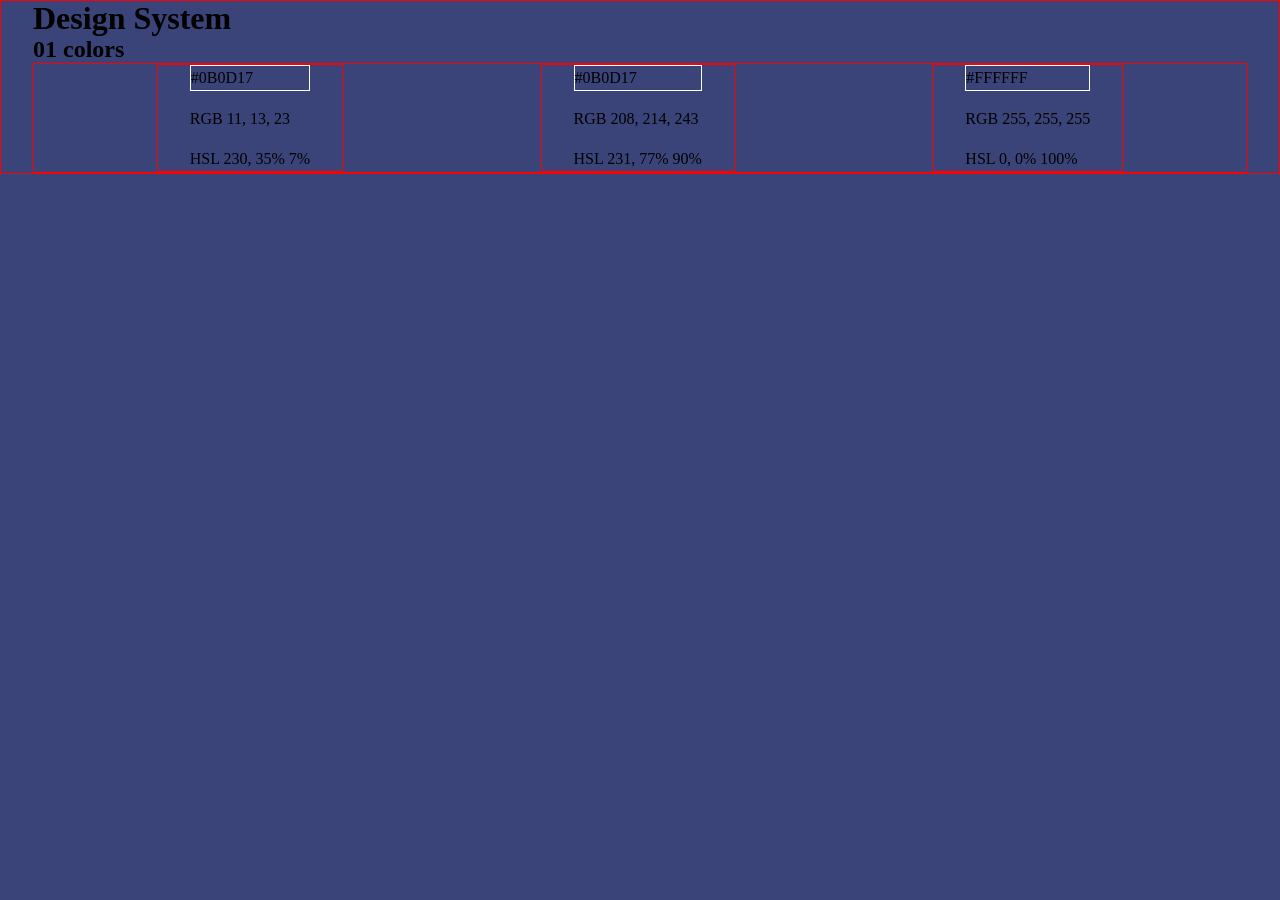
==== design-system.html @ 945ecff1 "First 3 Lessons First 3 lessons of The Design System, and beginning of challenge in lesson 4" ====
<!DOCTYPE html>
<html lang="en">
  <head>
    <meta charset="UTF-8" />
    <meta name="viewport" content="width=device-width, initial-scale=1.0" />
    <link rel="stylesheet" href="index.css" />
    <title>Document</title>
  </head>
  <body class="bg-dark">
    <div class="container">
      <h1>Design System</h1>

      <section id="colors">
        <h2><span>01</span> colors</h2>

        <div class="flex container">
          <div class="flex container" style="flex-direction: column">
            <div style="padding: 3rem 1rem 1 rem; border: 1px solid white">
              #0B0D17
            </div>
            <p>RGB 11, 13, 23</p>
            <p>HSL 230, 35% 7%</p>
          </div>

          <div class="flex container" style="flex-direction: column">
            <div style="padding: 3rem 1rem 1 rem; border: 1px solid white">
              #0B0D17
            </div>
            <p>RGB 208, 214, 243</p>
            <p>HSL 231, 77% 90%</p>
          </div>

          <div class="flex container" style="flex-direction: column">
            <div style="padding: 3rem 1rem 1 rem; border: 1px solid white">
              #FFFFFF
            </div>
            <p>RGB 255, 255, 255</p>
            <p>HSL 0, 0% 100%</p>
          </div>
        </div>
      </section>
    </div>
  </body>
</html>
---- index.css ----
/* ------------------ */
/* Custom Properties  */
/* ------------------ */

:root {
  --clr-dark: 230 35% 35%;
  --clr-light: 231 77% 90%;
  --clr-white: 0 0% 100%;
}

/* ------------------ */
/*      RESET         */
/* ------------------ */

/*  based on Andy Bell Modern CSS Reset  */
/*  https://piccalil.li/blog/a-more-modern-css-reset/   */

/*  Box sizing */
*,
*::before,
*::after {
  box-sizing: border-box;
}

/*  Reset margins */
body,
h1,
h2,
h3,
h4,
h5,
p,
figure,
picture {
  margin: 0;
}

/*  Remove list styles */
ul[role="list"],
ol[role="list"] {
  list-style: none;
}

/*  Set core body defaults */
body {
  min-height: 100vh;
  line-height: 1.5;
}

/*  Set shorter line heights on headings/interactive elements */
h1,
h2,
h3,
h4,
button,
input,
label {
  line-height: 1.1;
}

/*  Make images easier to work with */
img,
picture {
  max-width: 100%;
  display: block;
}

/*  Inherit fonts for inputs and buttons */
input,
button,
textarea,
select {
  font-family: inherit;
  font-size: inherit;
}

/*  Remove animations for people who have turned them off */
@media (perfers-reduced-motion: reduce) {
  *,
  *::before,
  *::after {
    animation-duration: 0.01ms !important;
    animation-iteration-count: 1 !important;
    transition-duration: 0.01ms !important;
    scroll-behavior: auto !important;
  }
}

/* ------------------ */
/*   Utility Classes  */
/* ------------------ */

/* --general classes-- */

.flex {
  display: flex;
  gap: var(--gap, 1rem);
}

.grid {
  display: flex;
  gap: var(--gap, 1rem);
}

.container {
  padding-inline: 2em;
  margin-inline: auto;
  max-width: 80rem;
  border: 1px solid red;
}

/*  Adaptation for screen-reader only */
.sr-only {
  position: absolute;
  width: 1px;
  height: 1px;
  padding: 0;
  margin: -1px;
  overflow: hidden;
  clip: rect(0, 0, 0, 0);
  white-space: nowrap; /* added line */
  border: 0;
}

/*  --colors--  */

.bg-dark {
  background-color: hsl(var(--clr-dark));
}
.bg-light {
  background-color: hsl(var(--clr-light));
}
.bg-white {
  background-color: hsl(var(--clr-white));
}

.text-dark {
  color: hsl(var(--clr-dark));
}
.text-light {
  color: hsl(var(--clr-light));
}
.text-white {
  color: hsl(var(--clr-white));
}
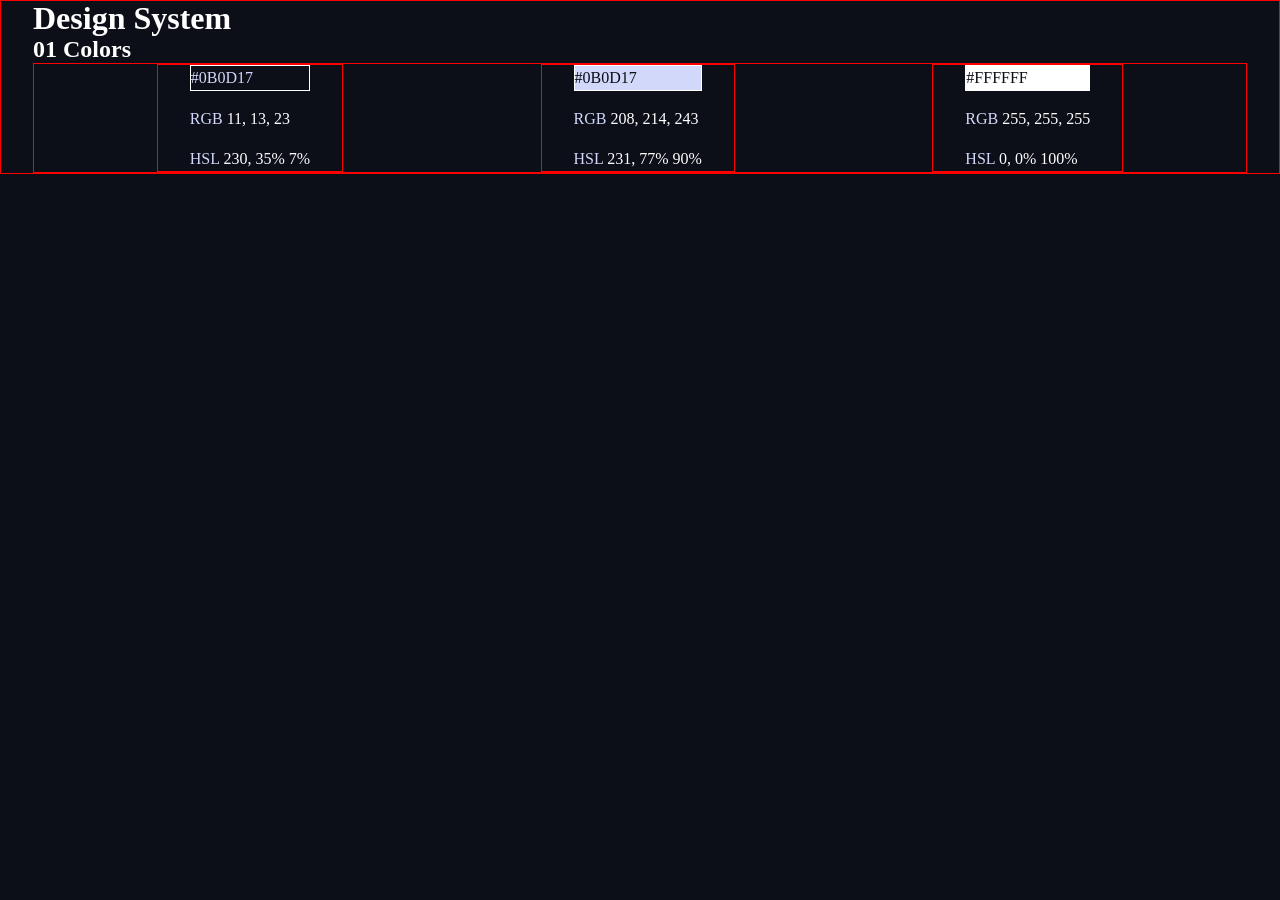
==== commit 345a2be7: "Color utility, typography General stying for colors page, still needs refinement with sizing and spa" ====
--- a/design-system.html
+++ b/design-system.html
@@ -6,36 +6,45 @@
     <link rel="stylesheet" href="index.css" />
     <title>Document</title>
   </head>
-  <body class="bg-dark">
+  <body class="bg-dark text-white">
     <div class="container">
       <h1>Design System</h1>
 
       <section id="colors">
-        <h2><span>01</span> colors</h2>
+        <h2><span>01</span> Colors</h2>
 
-        <div class="flex container">
+        <div class="flex container" style="align-items: center">
           <div class="flex container" style="flex-direction: column">
-            <div style="padding: 3rem 1rem 1 rem; border: 1px solid white">
+            <div
+              class="bg-dark text-light"
+              style="padding: 3rem 1rem 1 rem; border: 1px solid white"
+            >
               #0B0D17
             </div>
-            <p>RGB 11, 13, 23</p>
-            <p>HSL 230, 35% 7%</p>
+            <p><span class="text-light">RGB</span> 11, 13, 23</p>
+            <p><span class="text-light">HSL</span> 230, 35% 7%</p>
           </div>
 
           <div class="flex container" style="flex-direction: column">
-            <div style="padding: 3rem 1rem 1 rem; border: 1px solid white">
+            <div
+              class="bg-light text-dark"
+              style="padding: 3rem 1rem 1 rem; border: 1px solid white"
+            >
               #0B0D17
             </div>
-            <p>RGB 208, 214, 243</p>
-            <p>HSL 231, 77% 90%</p>
+            <p><span class="text-light">RGB</span> 208, 214, 243</p>
+            <p><span class="text-light">HSL</span> 231, 77% 90%</p>
           </div>
 
           <div class="flex container" style="flex-direction: column">
-            <div style="padding: 3rem 1rem 1 rem; border: 1px solid white">
+            <div
+              class="bg-white text-dark"
+              style="padding: 3rem 1rem 1 rem; border: 1px solid white"
+            >
               #FFFFFF
             </div>
-            <p>RGB 255, 255, 255</p>
-            <p>HSL 0, 0% 100%</p>
+            <p><span class="text-light">RGB</span> 255, 255, 255</p>
+            <p><span class="text-light">HSL</span> 0, 0% 100%</p>
           </div>
         </div>
       </section>
--- a/index.css
+++ b/index.css
@@ -3,9 +3,25 @@
 /* ------------------ */
 
 :root {
-  --clr-dark: 230 35% 35%;
+  /* colors */
+  --clr-dark: 230 35% 7%;
   --clr-light: 231 77% 90%;
   --clr-white: 0 0% 100%;
+
+  /* font-sizes */
+  --fs-900: 9.375rem;
+  --fs-800: 6.25rem;
+  --fs-700: 3.5rem;
+  --fs-600: 2rem;
+  --fs-500: 1.75rem;
+  --fs-400: 1.125rem;
+  --fs-300: 1rem;
+  --fs-200: 0.875rem;
+
+  /* font-families */
+  --ff-serif: "Bellefair", serif;
+  --ff-sans-cond: "Barlow Condensed", sans-serif;
+  --ff-sans-normal: "Barlow", sans-serif;
 }
 
 /* ------------------ */
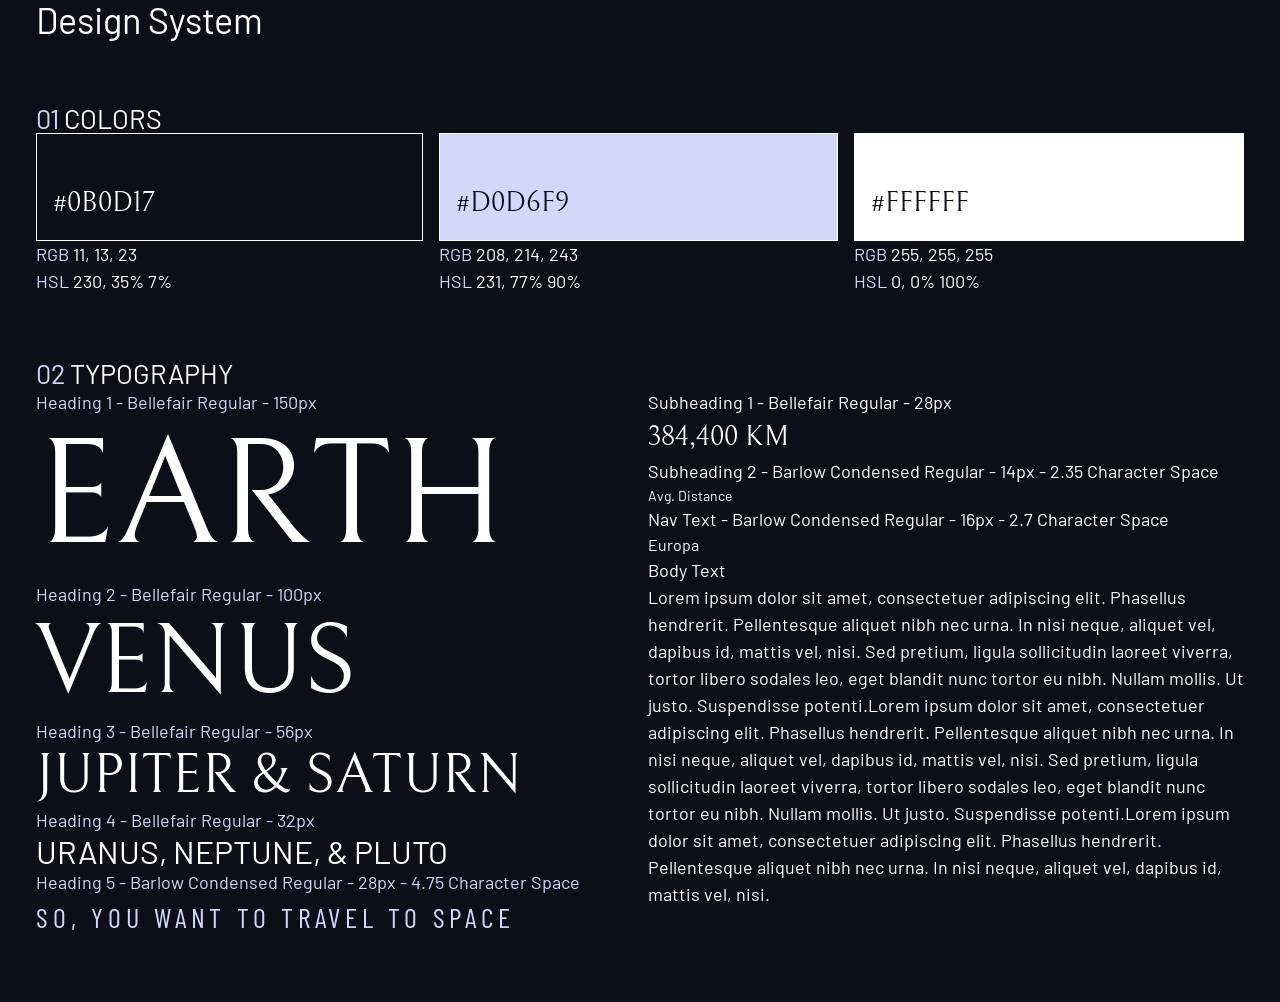
==== commit d395e0c8: "Typography pt2 WIP Part way through Typography part 2 lesson, trying to match Frontend Mentor design" ====
--- a/design-system.html
+++ b/design-system.html
@@ -3,21 +3,29 @@
   <head>
     <meta charset="UTF-8" />
     <meta name="viewport" content="width=device-width, initial-scale=1.0" />
+
+    <!-- Google fonts -->
+    <link rel="preconnect" href="https://fonts.googleapis.com" />
+    <link rel="preconnect" href="https://fonts.gstatic.com" crossorigin />
+    <link
+      href="https://fonts.googleapis.com/css2?family=Barlow+Condensed:wght@400;700&family=Bellefair&family=Barlow:wght@400;700&display=swap"
+      rel="stylesheet"
+    />
+
     <link rel="stylesheet" href="index.css" />
-    <title>Document</title>
+    <title>Design system</title>
   </head>
   <body class="bg-dark text-white">
     <div class="container">
       <h1>Design System</h1>
 
-      <section id="colors">
-        <h2><span>01</span> Colors</h2>
-
-        <div class="flex container" style="align-items: center">
-          <div class="flex container" style="flex-direction: column">
+      <section id="colors" style="margin: 4rem 0">
+        <h2 class="uppercase"><span class="text-light">01</span> Colors</h2>
+        <div class="flex">
+          <div style="flex-grow: 1">
             <div
-              class="bg-dark text-light"
-              style="padding: 3rem 1rem 1 rem; border: 1px solid white"
+              class="bg-dark text-white ff-serif fs-500"
+              style="padding: 3rem 1rem 1rem; border: 1px solid white"
             >
               #0B0D17
             </div>
@@ -25,21 +33,21 @@
             <p><span class="text-light">HSL</span> 230, 35% 7%</p>
           </div>
 
-          <div class="flex container" style="flex-direction: column">
+          <div style="flex-grow: 1">
             <div
-              class="bg-light text-dark"
-              style="padding: 3rem 1rem 1 rem; border: 1px solid white"
+              class="bg-light text-dark ff-serif fs-500"
+              style="padding: 3rem 1rem 1rem; border: 1px solid white"
             >
-              #0B0D17
+              #D0D6F9
             </div>
             <p><span class="text-light">RGB</span> 208, 214, 243</p>
             <p><span class="text-light">HSL</span> 231, 77% 90%</p>
           </div>
 
-          <div class="flex container" style="flex-direction: column">
+          <div style="flex-grow: 1">
             <div
-              class="bg-white text-dark"
-              style="padding: 3rem 1rem 1 rem; border: 1px solid white"
+              class="bg-white text-dark ff-serif fs-500"
+              style="padding: 3rem 1rem 1rem; border: 1px solid white"
             >
               #FFFFFF
             </div>
@@ -48,6 +56,80 @@
           </div>
         </div>
       </section>
+
+      <section id="typography" style="margin: 4rem 0">
+        <h2 class="uppercase"><span class="text-light">02</span> typography</h2>
+        <div class="flex">
+          <div style="flex-basis: 100%">
+            <div>
+              <p class="text-light">Heading 1 - Bellefair Regular - 150px</p>
+              <p class="fs-900 ff-serif uppercase">Earth</p>
+            </div>
+            <div>
+              <p class="text-light">Heading 2 - Bellefair Regular - 100px</p>
+              <p class="fs-800 ff-serif uppercase">Venus</p>
+            </div>
+            <div>
+              <p class="text-light">Heading 3 - Bellefair Regular - 56px</p>
+              <p class="fs-700 ff-serif uppercase">Jupiter & Saturn</p>
+            </div>
+            <div>
+              <p class="text-light">Heading 4 - Bellefair Regular - 32px</p>
+              <p class="fs-600 ff-serfic uppercase">Uranus, Neptune, & Pluto</p>
+            </div>
+            <div>
+              <p class="text-light">
+                Heading 5 - Barlow Condensed Regular - 28px - 4.75 Character
+                Space
+              </p>
+              <p
+                class="text-light fs-500 ff-sans-cond uppercase letter-spacing-1"
+              >
+                So, you want to travel to space
+              </p>
+            </div>
+          </div>
+
+          <div style="flex-basis: 100%">
+            <div>
+              <p>Subheading 1 - Bellefair Regular - 28px</p>
+              <p class="fs-500 ff-serif uppercase">384,400 km</p>
+            </div>
+            <div>
+              <p>
+                Subheading 2 - Barlow Condensed Regular - 14px - 2.35 Character
+                Space
+              </p>
+              <p class="fs-200">Avg. Distance</p>
+            </div>
+            <div>
+              <p>
+                Nav Text - Barlow Condensed Regular - 16px - 2.7 Character Space
+              </p>
+              <p class="fs-300">Europa</p>
+            </div>
+            <div>
+              <p>Body Text</p>
+              <p>
+                Lorem ipsum dolor sit amet, consectetuer adipiscing elit.
+                Phasellus hendrerit. Pellentesque aliquet nibh nec urna. In nisi
+                neque, aliquet vel, dapibus id, mattis vel, nisi. Sed pretium,
+                ligula sollicitudin laoreet viverra, tortor libero sodales leo,
+                eget blandit nunc tortor eu nibh. Nullam mollis. Ut justo.
+                Suspendisse potenti.Lorem ipsum dolor sit amet, consectetuer
+                adipiscing elit. Phasellus hendrerit. Pellentesque aliquet nibh
+                nec urna. In nisi neque, aliquet vel, dapibus id, mattis vel,
+                nisi. Sed pretium, ligula sollicitudin laoreet viverra, tortor
+                libero sodales leo, eget blandit nunc tortor eu nibh. Nullam
+                mollis. Ut justo. Suspendisse potenti.Lorem ipsum dolor sit
+                amet, consectetuer adipiscing elit. Phasellus hendrerit.
+                Pellentesque aliquet nibh nec urna. In nisi neque, aliquet vel,
+                dapibus id, mattis vel, nisi.
+              </p>
+            </div>
+          </div>
+        </div>
+      </section>
     </div>
   </body>
 </html>
--- a/index.css
+++ b/index.css
@@ -51,6 +51,16 @@
   margin: 0;
 }
 
+body,
+h1,
+h2,
+h3,
+h4,
+h5,
+p {
+  font-weight: var(--fs-400);
+}
+
 /*  Remove list styles */
 ul[role="list"],
 ol[role="list"] {
@@ -59,6 +69,10 @@
 
 /*  Set core body defaults */
 body {
+  font-family: var(--ff-sans-normal);
+  font-size: var(--fs-400);
+  color: hsl(var(--clr-white));
+  background-color: hsl(var(--clr-dark));
   min-height: 100vh;
   line-height: 1.5;
 }
@@ -122,7 +136,6 @@
   padding-inline: 2em;
   margin-inline: auto;
   max-width: 80rem;
-  border: 1px solid red;
 }
 
 /*  Adaptation for screen-reader only */
@@ -159,3 +172,61 @@
 .text-white {
   color: hsl(var(--clr-white));
 }
+
+/* --typography-- */
+
+.ff-serif {
+  font-family: var(--ff-serif);
+}
+.ff-sans-cond {
+  font-family: var(--ff-sans-cond);
+}
+.ff-sans-normal {
+  font-family: var(--ff-sans-normal);
+}
+
+.letter-spacing-1 {
+  letter-spacing: 4.75px;
+}
+.letter-spacing-2 {
+  letter-spacing: 2.7px;
+}
+.letter-spacing-3 {
+  letter-spacing: 2.35px;
+}
+
+.uppercase {
+  text-transform: uppercase;
+}
+
+.fs-900 {
+  font-size: var(--fs-900);
+}
+.fs-800 {
+  font-size: var(--fs-800);
+}
+.fs-700 {
+  font-size: var(--fs-700);
+}
+.fs-600 {
+  font-size: var(--fs-600);
+}
+.fs-500 {
+  font-size: var(--fs-500);
+}
+.fs-400 {
+  font-size: var(--fs-400);
+}
+.fs-300 {
+  font-size: var(--fs-300);
+}
+.fs-200 {
+  font-size: var(--fs-200);
+}
+
+.fs-900,
+.fs-800,
+.fs-700,
+.fs-600 {
+  line-height: 1.1;
+}
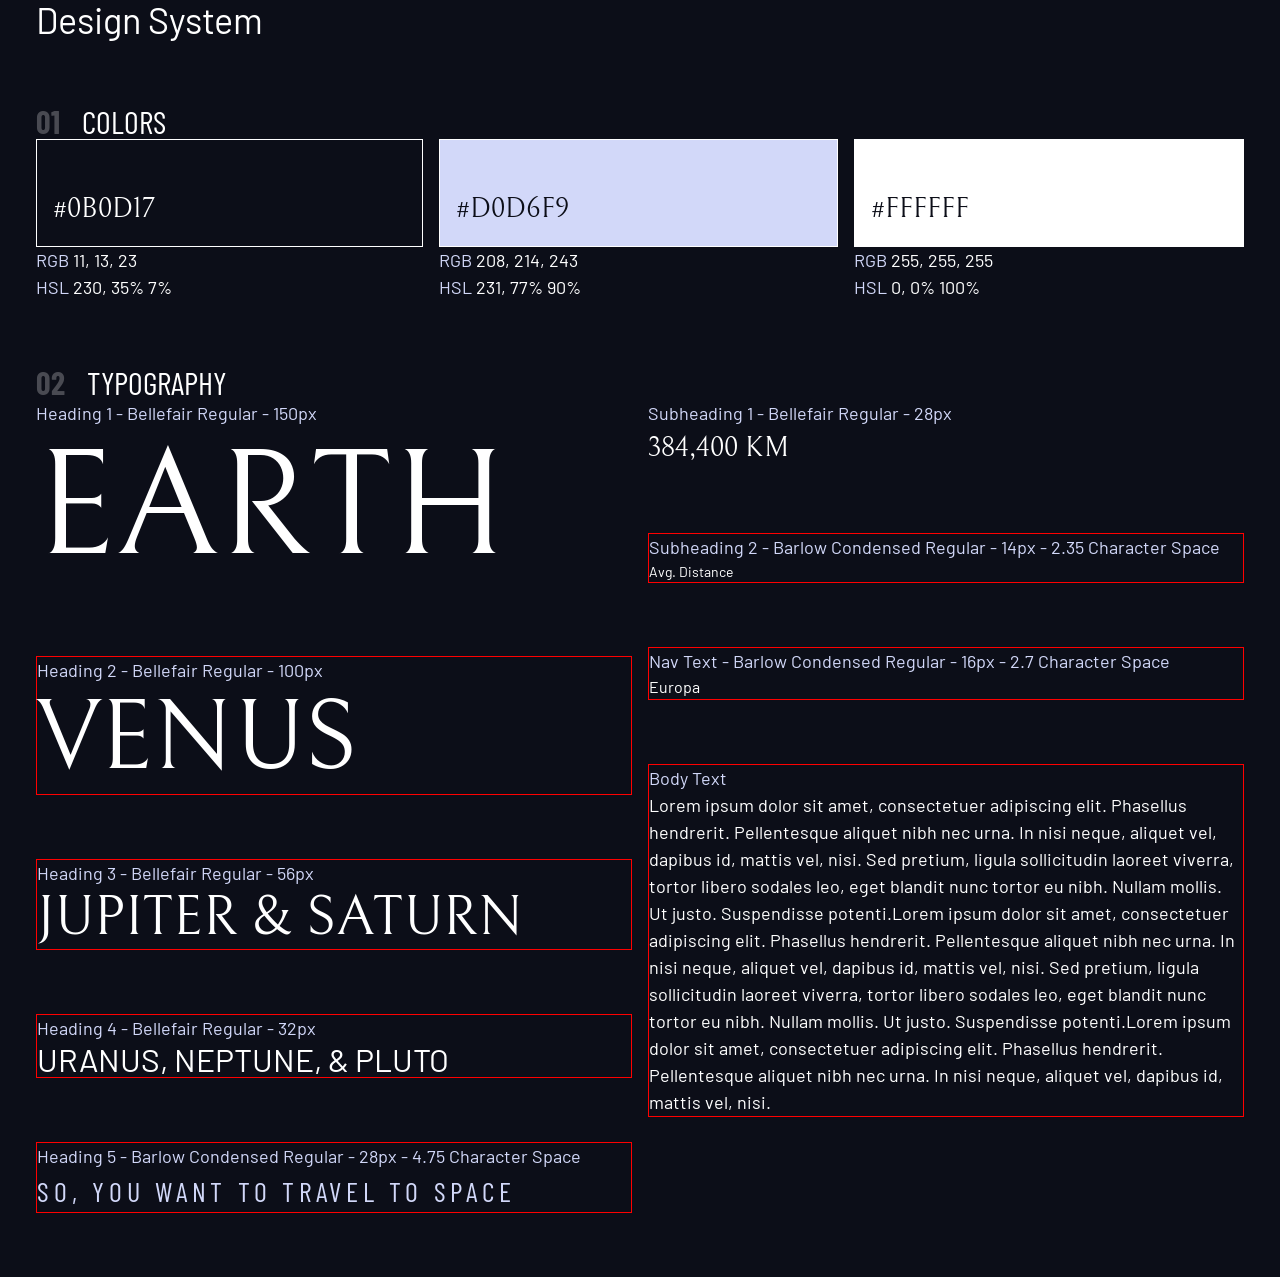
==== commit 27e5e0a7: "Finished Typography Wrapped up typography lesson" ====
--- a/design-system.html
+++ b/design-system.html
@@ -20,7 +20,9 @@
       <h1>Design System</h1>
 
       <section id="colors" style="margin: 4rem 0">
-        <h2 class="uppercase"><span class="text-light">01</span> Colors</h2>
+        <h2 class="numbered-title">
+          <span class="text-light">01</span> Colors
+        </h2>
         <div class="flex">
           <div style="flex-grow: 1">
             <div
@@ -58,9 +60,11 @@
       </section>
 
       <section id="typography" style="margin: 4rem 0">
-        <h2 class="uppercase"><span class="text-light">02</span> typography</h2>
+        <h2 class="numbered-title">
+          <span class="text-light">02</span> typography
+        </h2>
         <div class="flex">
-          <div style="flex-basis: 100%">
+          <div class="flow" style="flex-basis: 100%; --flow-space: 4rem">
             <div>
               <p class="text-light">Heading 1 - Bellefair Regular - 150px</p>
               <p class="fs-900 ff-serif uppercase">Earth</p>
@@ -90,26 +94,26 @@
             </div>
           </div>
 
-          <div style="flex-basis: 100%">
+          <div class="flow" style="flex-basis: 100%; --flow-space: 4rem">
             <div>
-              <p>Subheading 1 - Bellefair Regular - 28px</p>
+              <p class="text-light">Subheading 1 - Bellefair Regular - 28px</p>
               <p class="fs-500 ff-serif uppercase">384,400 km</p>
             </div>
             <div>
-              <p>
+              <p class="text-light">
                 Subheading 2 - Barlow Condensed Regular - 14px - 2.35 Character
                 Space
               </p>
               <p class="fs-200">Avg. Distance</p>
             </div>
             <div>
-              <p>
+              <p class="text-light">
                 Nav Text - Barlow Condensed Regular - 16px - 2.7 Character Space
               </p>
               <p class="fs-300">Europa</p>
             </div>
             <div>
-              <p>Body Text</p>
+              <p class="text-light">Body Text</p>
               <p>
                 Lorem ipsum dolor sit amet, consectetuer adipiscing elit.
                 Phasellus hendrerit. Pellentesque aliquet nibh nec urna. In nisi
--- a/index.css
+++ b/index.css
@@ -132,6 +132,14 @@
   gap: var(--gap, 1rem);
 }
 
+/* Need better explanation of this - the design system - Spacing lesson */
+.flow > *:where(:not(:first-child)) {
+  /* Sets up so there is spacing between items, but not to top item. */
+  /* sets default to 1rem, and can use "--flowspace: ___ as inline property you can set for each item */
+  margin-top: var(--flow-space, 1 rem);
+  border: 1px solid red;
+}
+
 .container {
   padding-inline: 2em;
   margin-inline: auto;
@@ -230,3 +238,16 @@
 .fs-600 {
   line-height: 1.1;
 }
+
+.numbered-title {
+  font-family: var(--ff-sans-cond);
+  font-size: var(--fs-600);
+  text-transform: uppercase;
+  letter-spacing: 4.72;
+}
+
+.numbered-title span {
+  margin-right: 0.5em;
+  font-weight: 700;
+  color: hsl(var(--clr-white) / 0.25);
+}
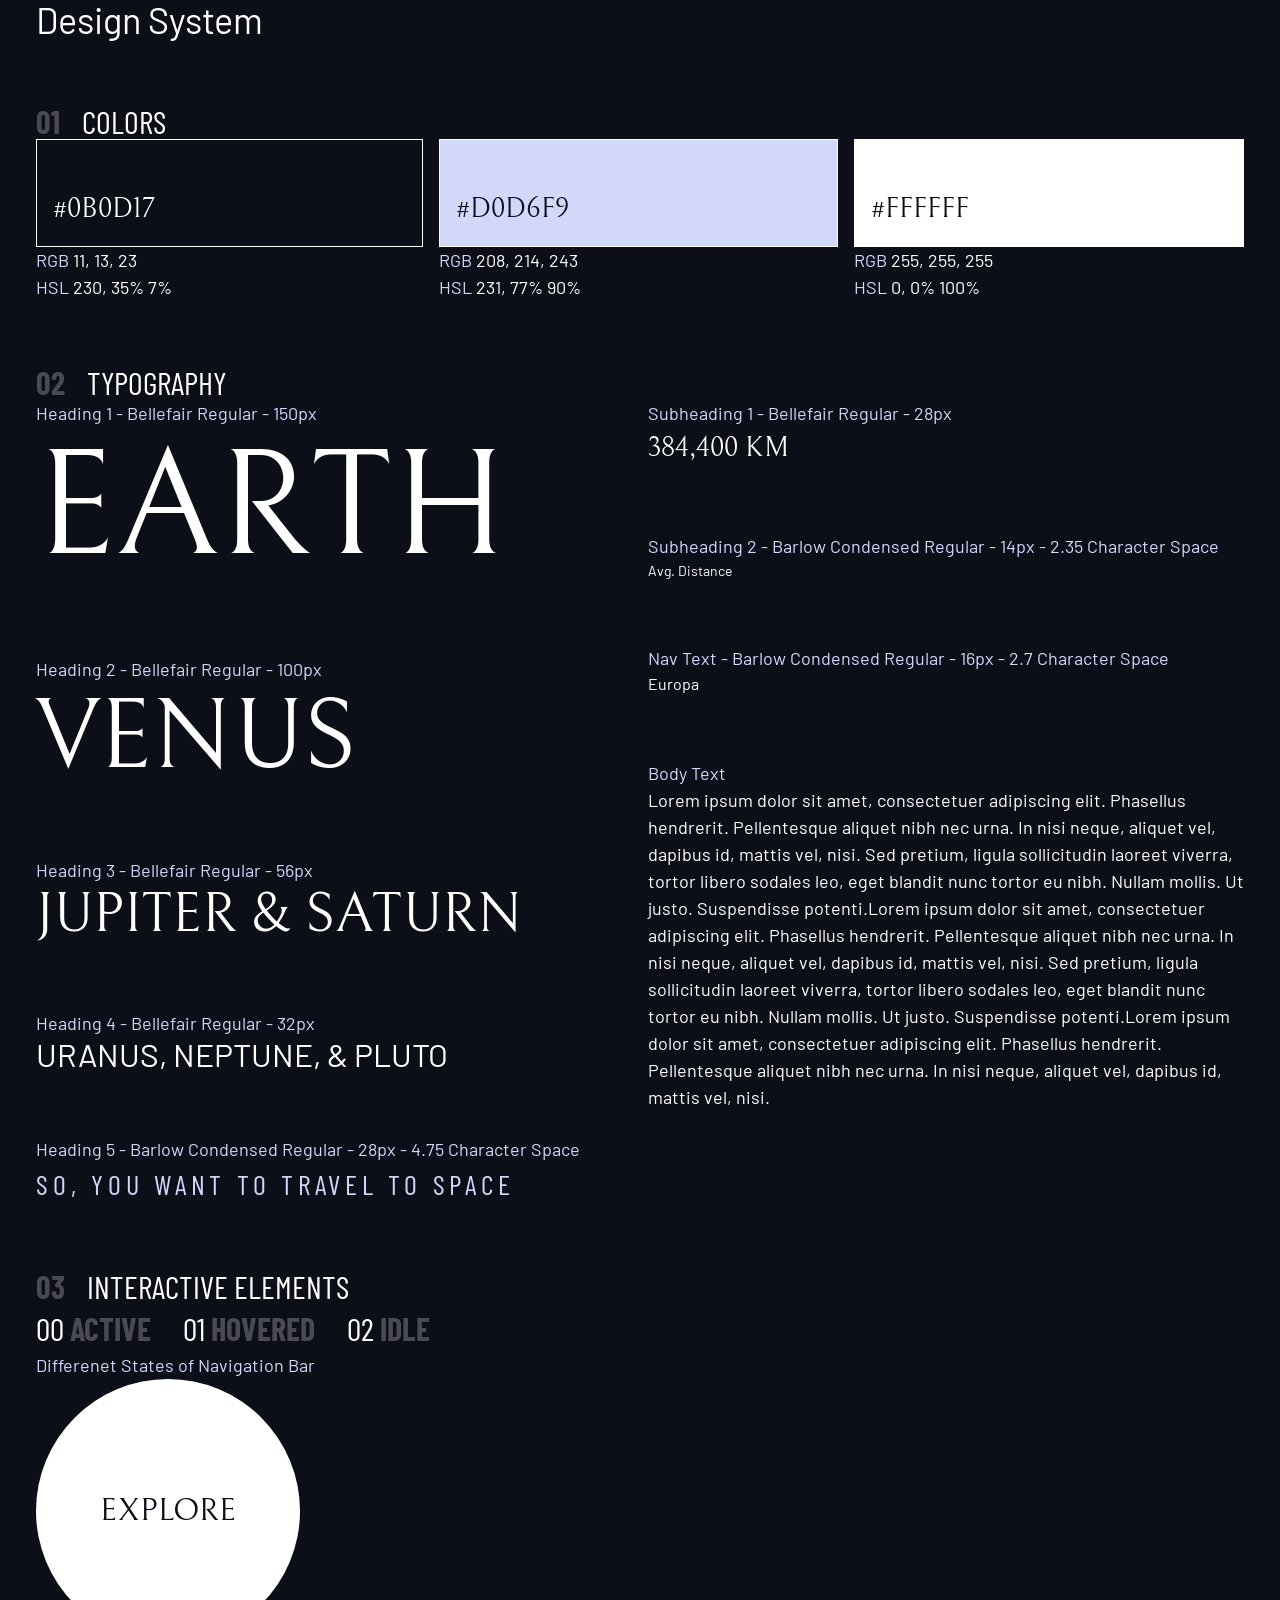
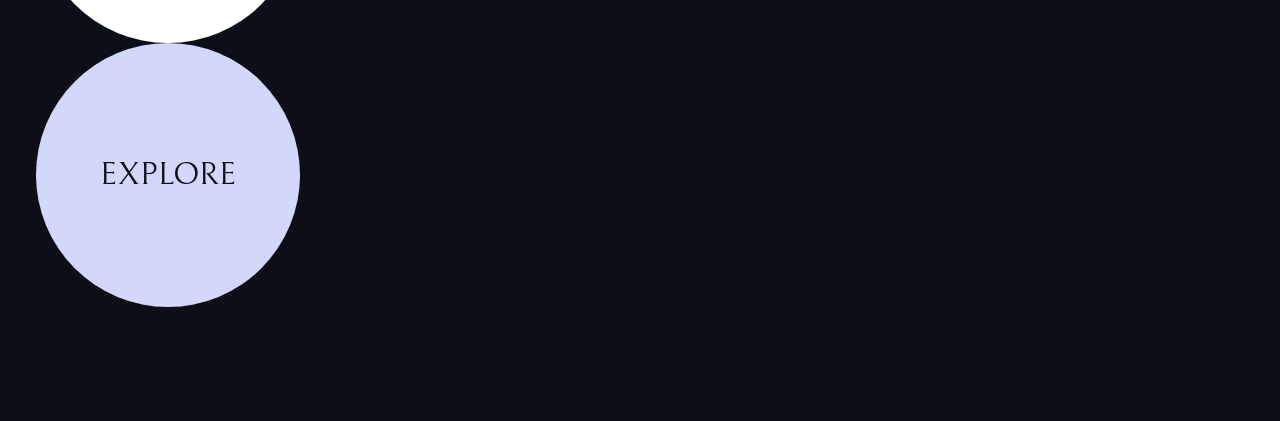
==== commit 48b2e49d: "Design System: Interactive Elements & Button Begin layout of Interactive Elements page and work thro" ====
--- a/design-system.html
+++ b/design-system.html
@@ -134,6 +134,43 @@
           </div>
         </div>
       </section>
+
+      <section id="interactive-elements" class="flow" style="margin: 4rem 0">
+        <h2 class="numbered-title">
+          <span class="text-light">03</span> Interactive Elements
+        </h2>
+
+        <div class="flex">
+          <p class="numbered-title ff-sans-cond">00 <span>Active</span></p>
+          <p class="numbered-title">01 <span>Hovered</span></p>
+          <p class="numbered-title">02 <span>Idle</span></p>
+        </div>
+        <p class="text-light fs-400">Differenet States of Navigation Bar</p>
+
+        <div class="flex">
+          <div>
+            <!-- explore button -->
+             <a href="#" class="large-button bg-white text-dark fs-600 ff-serif uppercase" style="text-decoration: none;">Explore</a>
+             <a href="#" class="large-button bg-light text-dark fs-600 ff-serif uppercase" style="text-decoration: none;">Explore</a>
+
+            <div style="margin-bottom: 50px;"></div>
+
+          </div>
+          <div>
+            <!-- tabs -->
+          </div>
+          <div>
+            <!-- dots -->
+          </div>
+          <div>
+            <!-- numbers -->
+          </div>
+        </div>
+
+      </section>
+
     </div>
+
   </body>
+
 </html>
--- a/index.css
+++ b/index.css
@@ -137,7 +137,7 @@
   /* Sets up so there is spacing between items, but not to top item. */
   /* sets default to 1rem, and can use "--flowspace: ___ as inline property you can set for each item */
   margin-top: var(--flow-space, 1 rem);
-  border: 1px solid red;
+  /* border: 1px solid red; */
 }
 
 .container {
@@ -251,3 +251,36 @@
   font-weight: 700;
   color: hsl(var(--clr-white) / 0.25);
 }
+
+/* ------------------ */
+/* Componenets        */
+/* ------------------ */
+
+.large-button{
+  position: relative;
+  z-index: 1;
+  padding: 0 2em;
+  border-radius: 50%;
+  display: grid;
+  place-items: center;
+  text-decoration: none;
+  aspect-ratio: 1;
+}
+
+.large-button::after{
+  content: '';
+  position: absolute;
+  z-index: -1;
+  background: hsl( var(--clr-white) / .15);
+  width: 100%;
+  height: 100%;
+  border-radius: 50%;
+  opacity: 0;
+  transition: opacity 500ms linear, 500ms ease-in-out;
+}
+
+.large-button:hover::after,
+.large-button:focus::after {
+  transform: scale(1.5);
+  opacity: 1;
+}
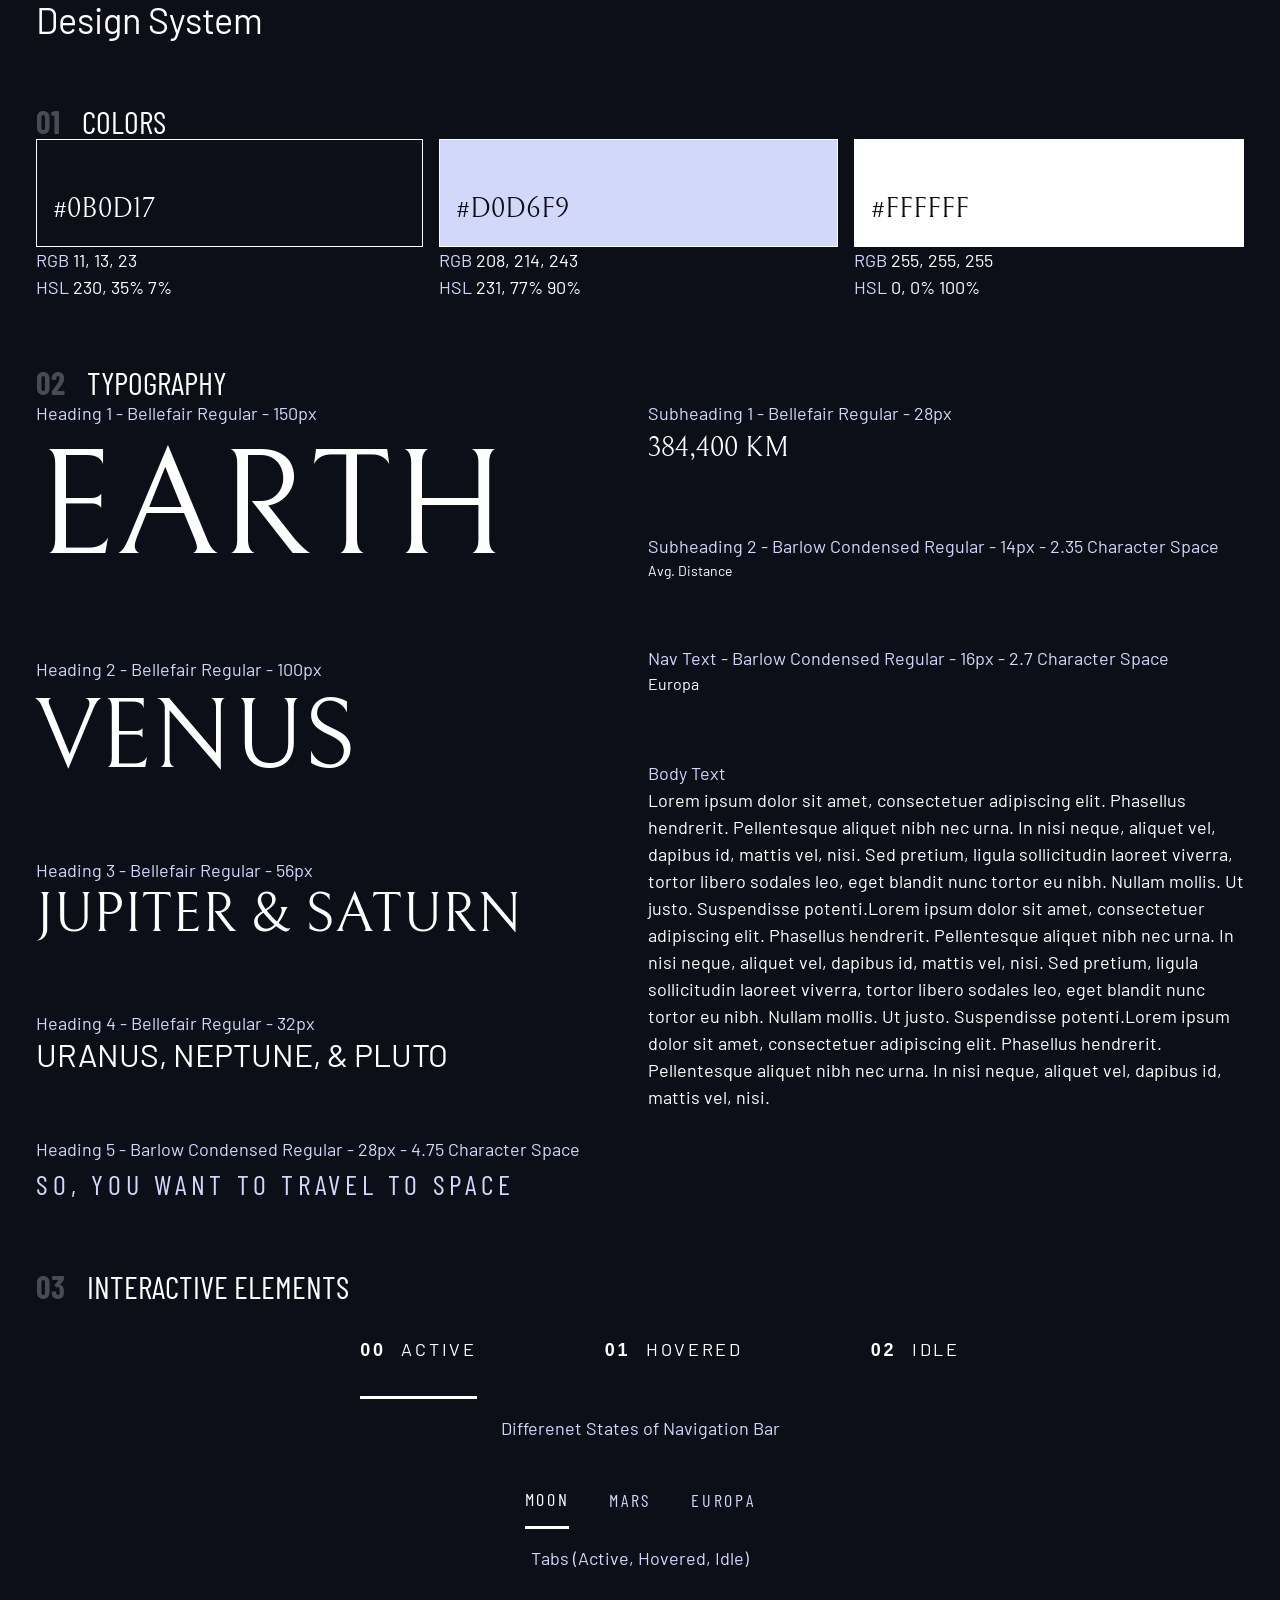
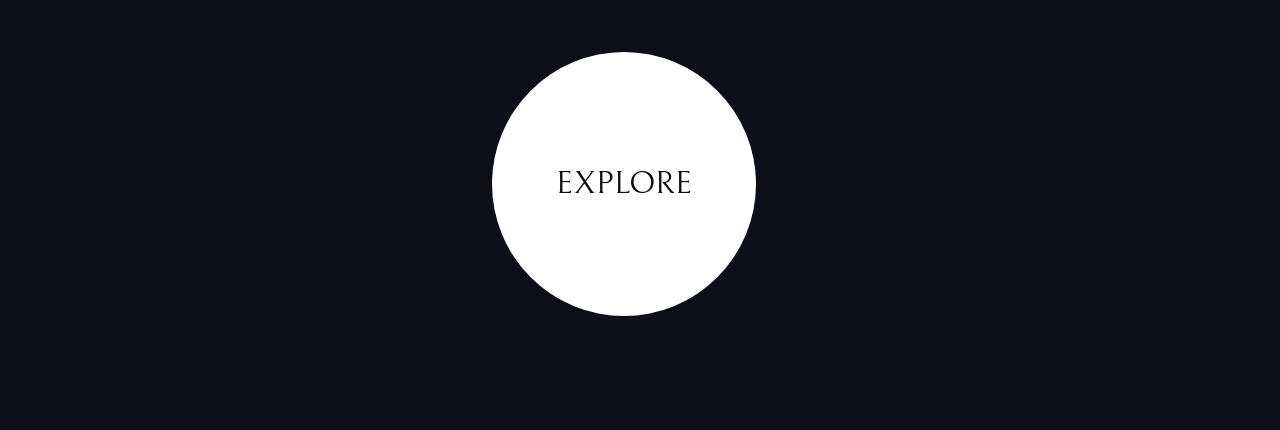
==== commit 1aa0e3af: "Underline Indicators Completed lessons for Underline Indicators (button and tab states)" ====
--- a/design-system.html
+++ b/design-system.html
@@ -140,25 +140,39 @@
           <span class="text-light">03</span> Interactive Elements
         </h2>
 
-        <div class="flex">
-          <p class="numbered-title ff-sans-cond">00 <span>Active</span></p>
-          <p class="numbered-title">01 <span>Hovered</span></p>
-          <p class="numbered-title">02 <span>Idle</span></p>
+      <!-- navigation -->
+        <div class="flex" style="flex-direction: column; align-items: center;">
+          <nav>
+            <ul class="primary-navigation flex underline-indicator">
+              <li class="active"> <a href="#" class="uppercase text-white letter-spacing-2"><span class="text-white">00</span> Active</a>
+              <li class="hover"> <a href="#" class="uppercase text-white letter-spacing-2"><span class="text-white">01</span> Hovered</a>
+              <li> <a href="#" class="uppercase text-white letter-spacing-2"><span class="text-white">02</span> Idle</a>
+            </ul>
+          </nav>
+          <p class="text-light fs-400">Differenet States of Navigation Bar</p>
         </div>
-        <p class="text-light fs-400">Differenet States of Navigation Bar</p>
 
-        <div class="flex">
+        <div class="flex" style="flex-direction: column; align-items: center; margin-top: 2rem;">
+          <!-- tabs -->
+          <div class="tab-list flex underline-indicator">
+            <button class="active text-white bg-dark uppercase ff-sans-cond letter-spacing-2">Moon</button>
+            <button class="hover text-light bg-dark uppercase ff-sans-cond letter-spacing-2">Mars</button>
+            <button class="text-light bg-dark uppercase ff-sans-cond letter-spacing-2">Europa</button>
+          </div>
+          <p class="text-light">Tabs &#40Active, Hovered, Idle&#41</p>
+        </div>
+        
+        <div class="flex" style="justify-content: center;">
           <div>
             <!-- explore button -->
-             <a href="#" class="large-button bg-white text-dark fs-600 ff-serif uppercase" style="text-decoration: none;">Explore</a>
-             <a href="#" class="large-button bg-light text-dark fs-600 ff-serif uppercase" style="text-decoration: none;">Explore</a>
+             <a href="#" class="large-button bg-white text-dark fs-600 ff-serif uppercase" style="margin-top: 5rem">Explore</a>
 
-            <div style="margin-bottom: 50px;"></div>
+            <div style="margin-bottom: 50px;">  </div>
 
           </div>
-          <div>
-            <!-- tabs -->
-          </div>
+
+
+
           <div>
             <!-- dots -->
           </div>
--- a/index.css
+++ b/index.css
@@ -252,6 +252,7 @@
   color: hsl(var(--clr-white) / 0.25);
 }
 
+
 /* ------------------ */
 /* Componenets        */
 /* ------------------ */
@@ -284,3 +285,37 @@
   transform: scale(1.5);
   opacity: 1;
 }
+
+.primary-navigation{
+  --gap: 8rem;
+  --underline-gap: 2rem;
+  list-style: none;
+  margin: 0;
+}
+
+.primary-navigation a {
+  text-decoration: none;
+}
+
+.primary-navigation a > span {
+  font-weight: 700;
+  margin-inline-end: 0.5em;
+}
+
+.underline-indicator > * {
+  padding: var(--underline-gap, 1rem) 0;
+  border: 0;
+  cursor: pointer;
+}
+
+.underline-indicator > .active {
+  border-bottom: .2rem solid hsl(var(--clr-white));
+}
+
+.underline-indicator > .hover:hover {
+  border-bottom: .2rem solid hsl(var(--clr-white) / 0.25);
+}
+
+.tab-list {
+  --gap: 2.5rem; 
+}
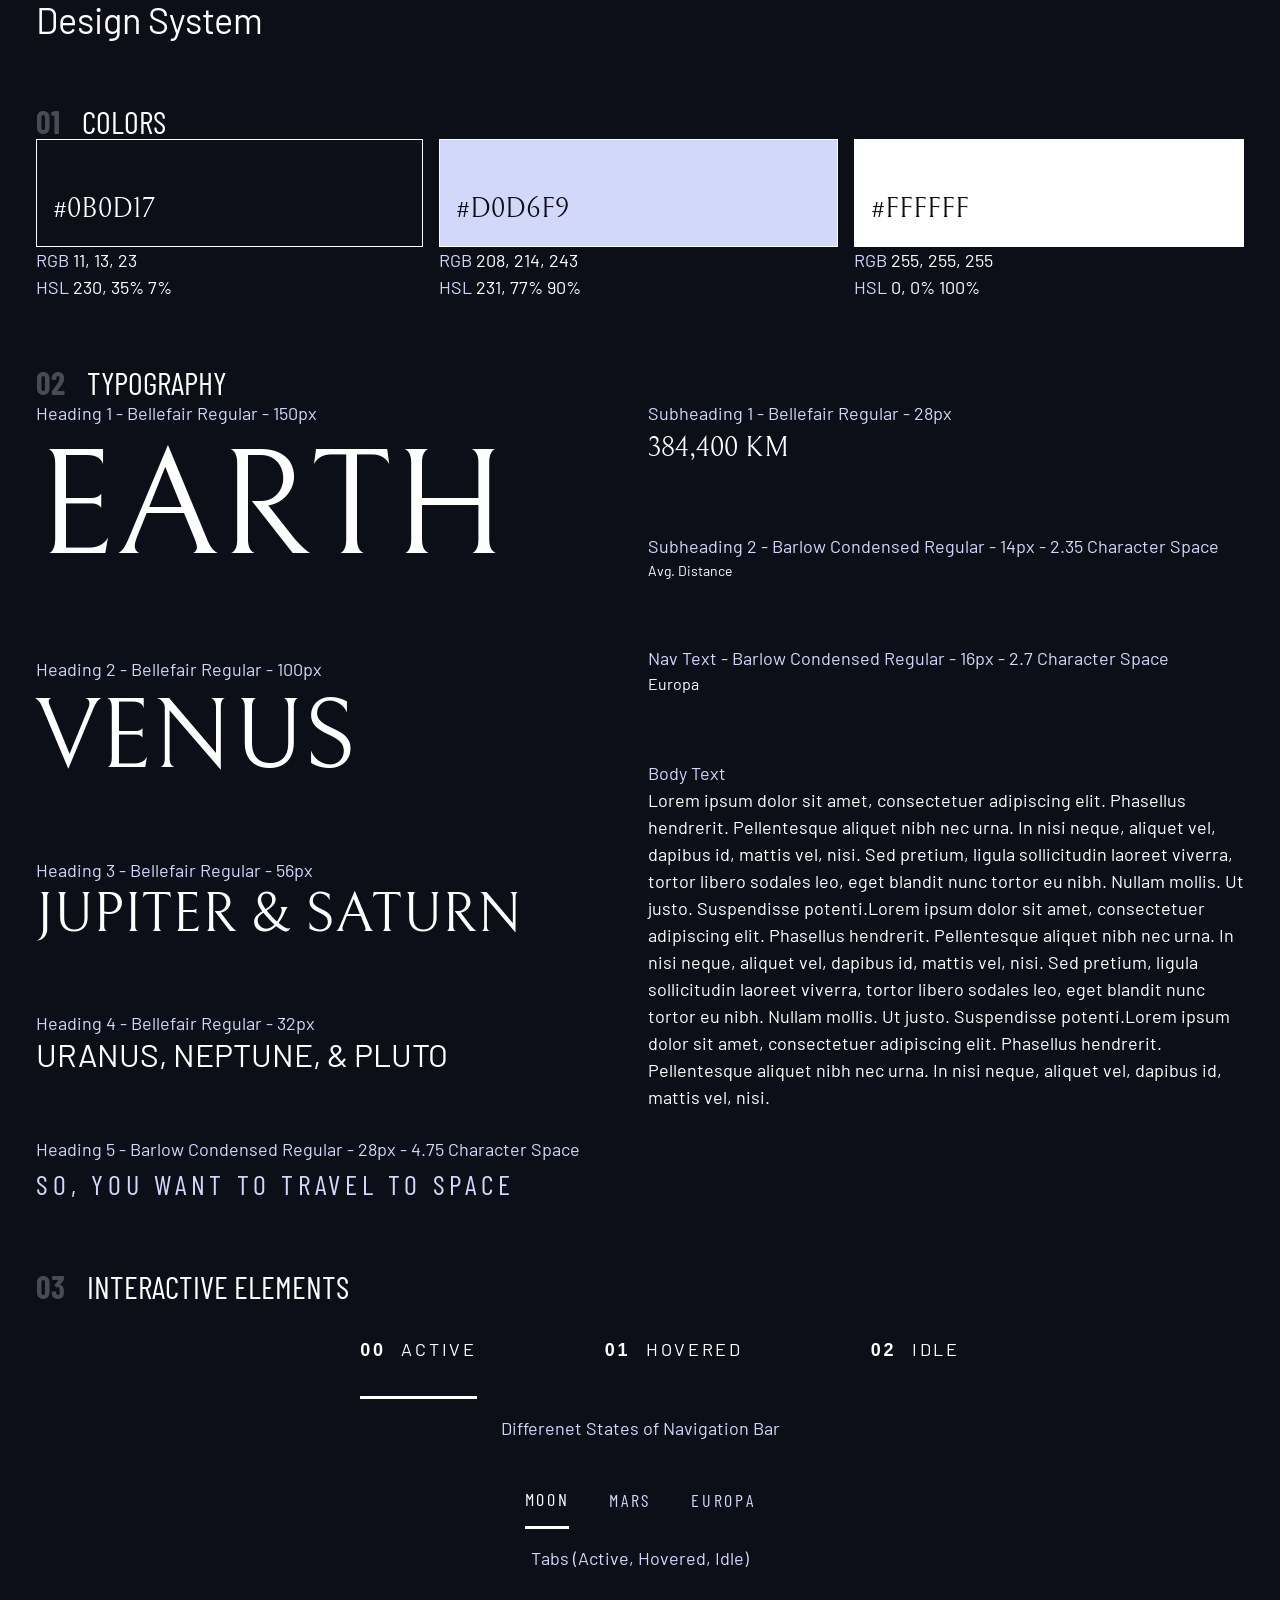
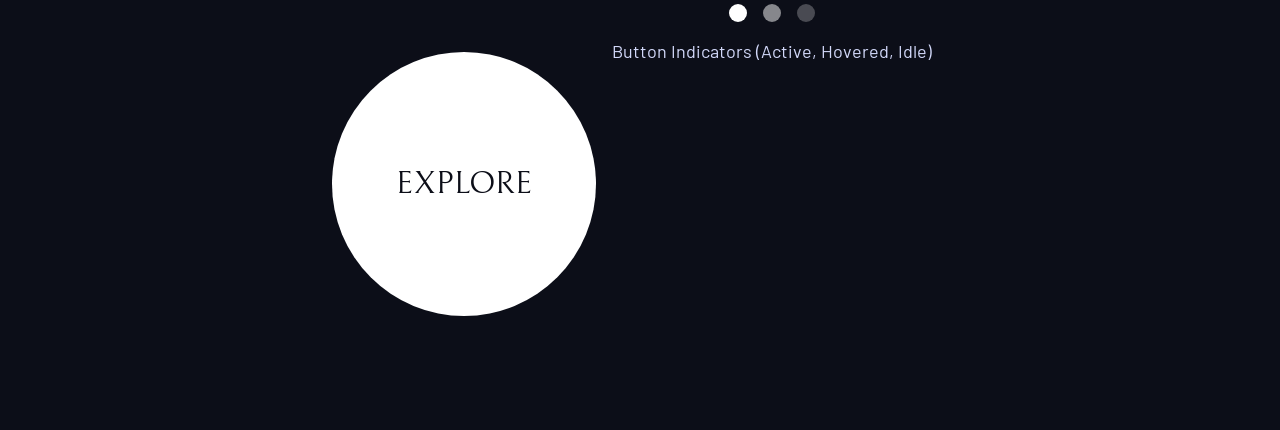
==== commit 93583a41: "Dot Indicators Completed dot indicators lesson" ====
--- a/design-system.html
+++ b/design-system.html
@@ -171,11 +171,20 @@
 
           </div>
 
+          <div>
+            <!-- dot indicators -->
+            <div class="flex" style="flex-direction: column; align-items: center; margin-top: 2rem;">
+              <!-- tabs -->
+              <div class="dot-indicators flex">
+                <button class="active text-white bg-white"> </button>
+                <button class="hover text-light bg-white"> </button>
+                <button class="bg-white"> </button>
+              </div>
+              <p class="text-light">Button Indicators &#40Active, Hovered, Idle&#41</p>
+            </div>
+          </div>
 
 
-          <div>
-            <!-- dots -->
-          </div>
           <div>
             <!-- numbers -->
           </div>
--- a/index.css
+++ b/index.css
@@ -132,12 +132,12 @@
   gap: var(--gap, 1rem);
 }
 
-/* Need better explanation of this - the design system - Spacing lesson */
+/* Smart re-usable verticla spacing utility */
 .flow > *:where(:not(:first-child)) {
   /* Sets up so there is spacing between items, but not to top item. */
   /* sets default to 1rem, and can use "--flowspace: ___ as inline property you can set for each item */
   margin-top: var(--flow-space, 1 rem);
-  /* border: 1px solid red; */
+
 }
 
 .container {
@@ -318,4 +318,20 @@
 
 .tab-list {
   --gap: 2.5rem; 
+}
+
+.dot-indicators > * {
+  padding: 0.5em;
+  border-radius: 50%;
+  border: 0;
+  background-color: hsl(var(--clr-white) / 0.25);
+  cursor: pointer;
+}
+
+.dot-indicators > .active {
+  background-color: hsl(var(--clr-white));
+}
+
+.dot-indicators > .hover {
+  background-color: hsl(var(--clr-white) / 0.5);
 }
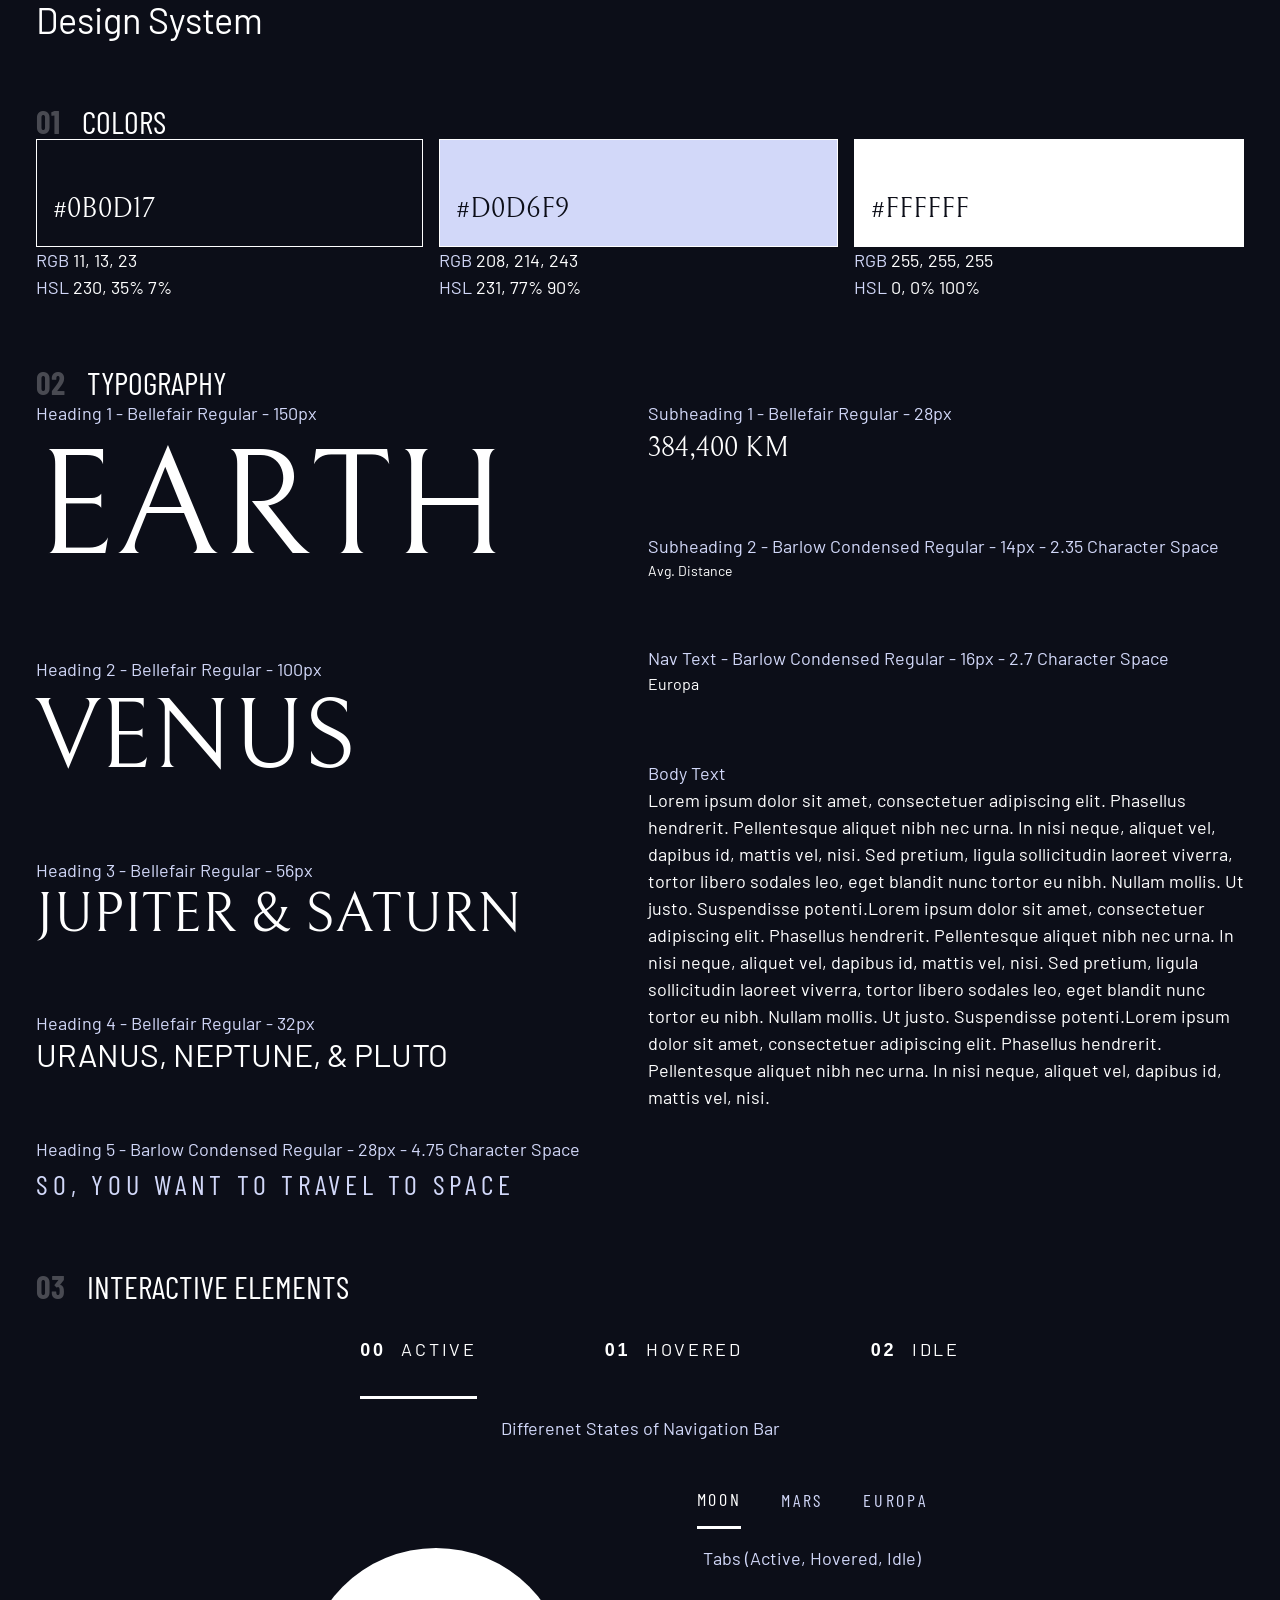
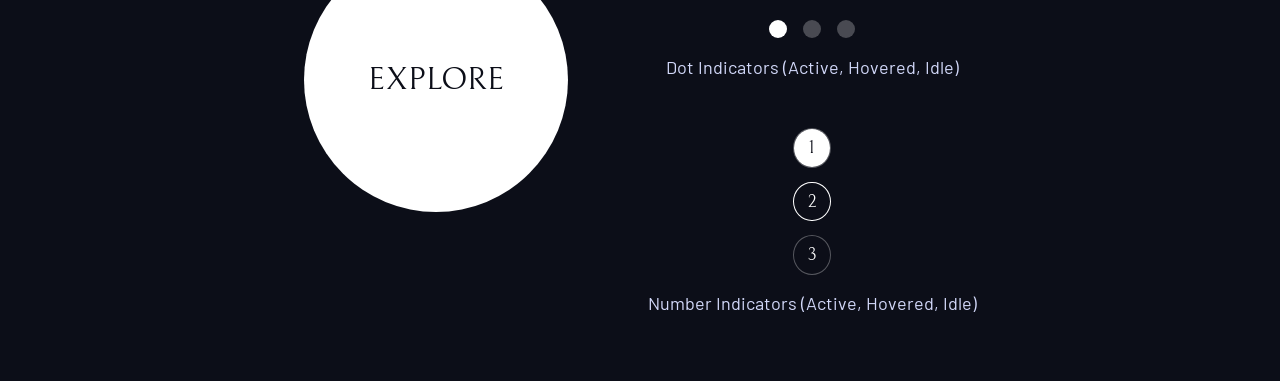
==== commit 1e6e2113: "End of design system, start homepage Completed number indicators lesson to finish off Design System " ====
--- a/design-system.html
+++ b/design-system.html
@@ -140,7 +140,7 @@
           <span class="text-light">03</span> Interactive Elements
         </h2>
 
-      <!-- navigation -->
+      <!-- navigation bar -->
         <div class="flex" style="flex-direction: column; align-items: center;">
           <nav>
             <ul class="primary-navigation flex underline-indicator">
@@ -152,42 +152,47 @@
           <p class="text-light fs-400">Differenet States of Navigation Bar</p>
         </div>
 
-        <div class="flex" style="flex-direction: column; align-items: center; margin-top: 2rem;">
-          <!-- tabs -->
-          <div class="tab-list flex underline-indicator">
-            <button class="active text-white bg-dark uppercase ff-sans-cond letter-spacing-2">Moon</button>
-            <button class="hover text-light bg-dark uppercase ff-sans-cond letter-spacing-2">Mars</button>
-            <button class="text-light bg-dark uppercase ff-sans-cond letter-spacing-2">Europa</button>
-          </div>
-          <p class="text-light">Tabs &#40Active, Hovered, Idle&#41</p>
-        </div>
         
-        <div class="flex" style="justify-content: center;">
+        <div class="flex" style="justify-content: center;   align-items: center; gap: 5rem;">
+        <!-- explore button -->
           <div>
-            <!-- explore button -->
-             <a href="#" class="large-button bg-white text-dark fs-600 ff-serif uppercase" style="margin-top: 5rem">Explore</a>
-
-            <div style="margin-bottom: 50px;">  </div>
-
-          </div>
-
-          <div>
+             <a href="#" class="large-button bg-white text-dark fs-600 ff-serif uppercase" style="margin: auto;">Explore</a>
+          </div>
+
+          <div class="flex" style="flex-direction: column;">
+            <!-- tabs -->
+            <div class="flex" style="flex-direction: column; align-items: center; margin-top: 2rem;">
+
+                <div class="tab-list flex underline-indicator">
+                <button class="active text-white bg-dark uppercase ff-sans-cond letter-spacing-2">Moon</button>
+                <button class="hover text-light bg-dark uppercase ff-sans-cond letter-spacing-2">Mars</button>
+                <button class="text-light bg-dark uppercase ff-sans-cond letter-spacing-2">Europa</button>
+                </div>
+                <p class="text-light">Tabs &#40Active, Hovered, Idle&#41</p>
+            </div>
+
+
             <!-- dot indicators -->
             <div class="flex" style="flex-direction: column; align-items: center; margin-top: 2rem;">
-              <!-- tabs -->
-              <div class="dot-indicators flex">
-                <button class="active text-white bg-white"> </button>
-                <button class="hover text-light bg-white"> </button>
-                <button class="bg-white"> </button>
-              </div>
-              <p class="text-light">Button Indicators &#40Active, Hovered, Idle&#41</p>
-            </div>
-          </div>
-
-
-          <div>
+                <div class="dot-indicators flex">
+                    <button class="active text-white bg-white"> </button>
+                    <button class="hover text-light bg-white"> </button>
+                    <button class="bg-white"> </button>
+                </div>
+                <p class="text-light">Dot Indicators &#40Active, Hovered, Idle&#41</p>
+            </div>
+
             <!-- numbers -->
-          </div>
+            <div class="flex" style="flex-direction: column;">
+                <div class="flex" style="flex-direction: column; align-items: center; margin-top: 2rem;">
+                    <div class="number-indicators flex" style="flex-direction: column;">
+                        <button class="active text-dark bg-white">1</button>
+                        <button class="hover text-white bg-dark">2</button>
+                        <button class="text-white bg-dark">3</button>
+                    </div>
+                    <p class="text-light">Number Indicators &#40Active, Hovered, Idle&#41</p>
+                </div>
+            </div>
         </div>
 
       </section>
--- a/index.css
+++ b/index.css
@@ -132,12 +132,11 @@
   gap: var(--gap, 1rem);
 }
 
-/* Smart re-usable verticla spacing utility */
+/* Smart re-usable vertical spacing utility */
 .flow > *:where(:not(:first-child)) {
   /* Sets up so there is spacing between items, but not to top item. */
   /* sets default to 1rem, and can use "--flowspace: ___ as inline property you can set for each item */
   margin-top: var(--flow-space, 1 rem);
-
 }
 
 .container {
@@ -252,27 +251,26 @@
   color: hsl(var(--clr-white) / 0.25);
 }
 
-
 /* ------------------ */
 /* Componenets        */
 /* ------------------ */
 
-.large-button{
+.large-button {
   position: relative;
   z-index: 1;
   padding: 0 2em;
   border-radius: 50%;
-  display: grid;
+  display: inline-grid;
   place-items: center;
   text-decoration: none;
   aspect-ratio: 1;
 }
 
-.large-button::after{
-  content: '';
+.large-button::after {
+  content: "";
   position: absolute;
   z-index: -1;
-  background: hsl( var(--clr-white) / .15);
+  background: hsl(var(--clr-white) / 0.15);
   width: 100%;
   height: 100%;
   border-radius: 50%;
@@ -286,7 +284,7 @@
   opacity: 1;
 }
 
-.primary-navigation{
+.primary-navigation {
   --gap: 8rem;
   --underline-gap: 2rem;
   list-style: none;
@@ -302,6 +300,11 @@
   margin-inline-end: 0.5em;
 }
 
+.primary-header {
+  display: flex;
+  justify-content: space-between;
+}
+
 .underline-indicator > * {
   padding: var(--underline-gap, 1rem) 0;
   border: 0;
@@ -309,15 +312,15 @@
 }
 
 .underline-indicator > .active {
-  border-bottom: .2rem solid hsl(var(--clr-white));
-}
-
-.underline-indicator > .hover:hover {
-  border-bottom: .2rem solid hsl(var(--clr-white) / 0.25);
+  border-bottom: 0.2rem solid hsl(var(--clr-white));
+}
+
+.underline-indicator > *:hover {
+  border-bottom: 0.2rem solid hsl(var(--clr-white) / 0.25);
 }
 
 .tab-list {
-  --gap: 2.5rem; 
+  --gap: 2.5rem;
 }
 
 .dot-indicators > * {
@@ -332,6 +335,19 @@
   background-color: hsl(var(--clr-white));
 }
 
-.dot-indicators > .hover {
+.dot-indicators > .hover:hover {
   background-color: hsl(var(--clr-white) / 0.5);
-}+}
+
+.number-indicators > * {
+  padding: 0.5em 0.75em;
+  border-radius: 50%;
+  border: 0;
+  outline: 0.075em solid hsl(var(--clr-white) / 0.3);
+  cursor: pointer;
+  font-family: var(--ff-serif);
+}
+
+.number-indicators > .hover {
+  outline: 0.075em solid hsl(var(--clr-white));
+}
